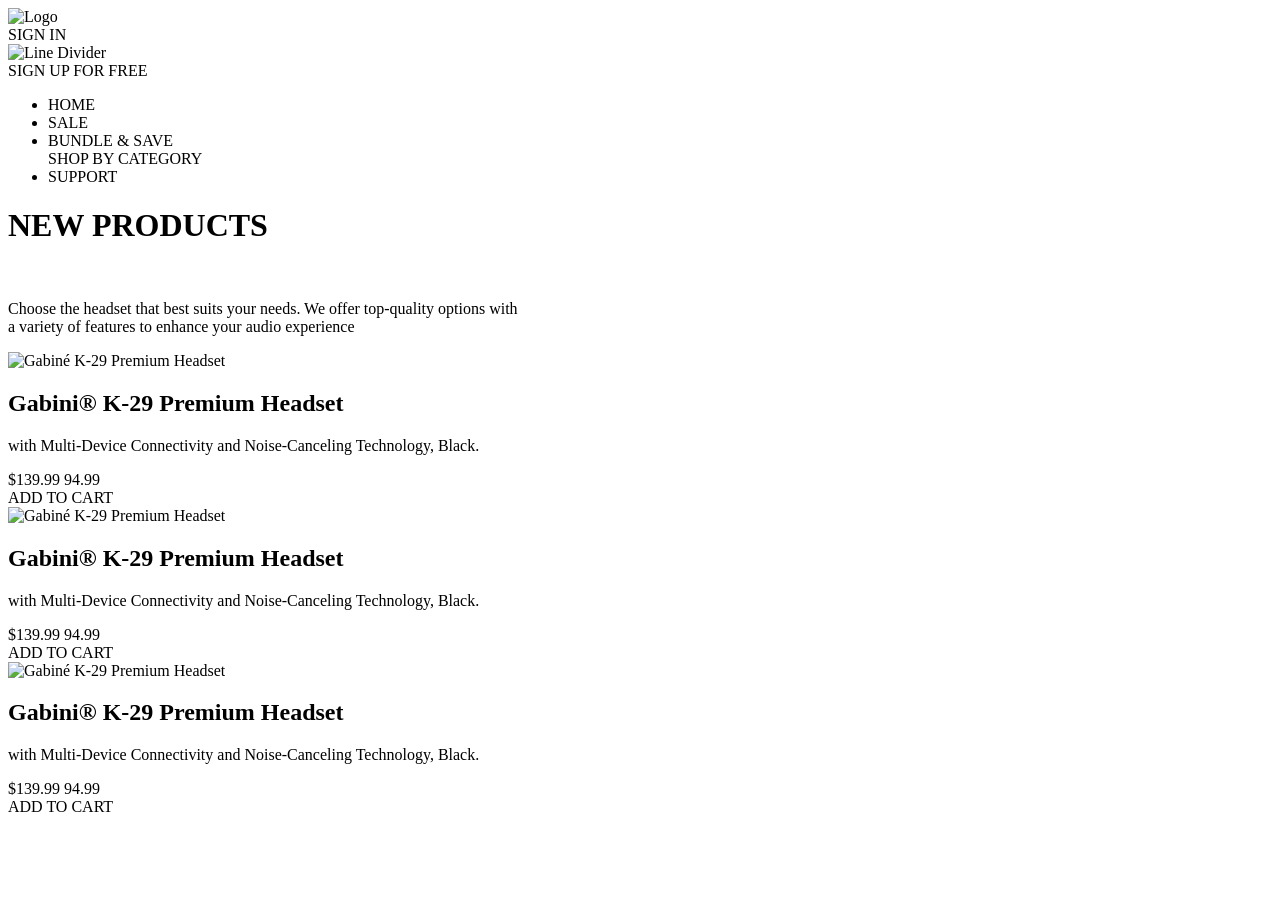
==== index.html @ bb6f24ea "Add files via upload" ====
<!DOCTYPE html>
<html lang="pt-BR">
  <head>
    <meta charset="utf-8" />
    <link rel="stylesheet" href="assets/css/globals.css" />
    <link rel="stylesheet" href="assets/css/styleguide.css" />
    <link rel="stylesheet" href="assets/css/styles.css" />
    <link rel="stylesheet" href="https://cdnjs.cloudflare.com/ajax/libs/font-awesome/5.15.4/css/all.min.css">
    <link rel="stylesheet" href="https://cdnjs.cloudflare.com/ajax/libs/bootstrap-icons/1.8.1/font/bootstrap-icons.min.css" />
    <style>
      .dropdown {
        position: relative;
        display: inline-block;
      }

      .dropdown-content {
        display: none;
        position: absolute;
        background-color: #f9f9f9;
        min-width: 160px;
        box-shadow: 0px 8px 16px 0px rgba(0,0,0,0.2);
        z-index: 1;
      }

      .dropdown-content a {
        color: black;
        padding: 12px 16px;
        text-decoration: none;
        display: block;
        font-family: "Inter", Helvetica;
      }

      .dropdown-content a:hover {
        background-color: #f1f1f1;
      }

      .dropdown:hover .dropdown-content {
        display: block;
      }

      .nested-dropdown {
        position: relative;
      }

      .nested-dropdown-content {
        display: none;
        position: absolute;
        left: 100%;
        top: 0;
        background-color: #f9f9f9;
        min-width: 160px;
        box-shadow: 0px 8px 16px 0px rgba(0,0,0,0.2);
        z-index: 1;
      }

      .nested-dropdown:hover .nested-dropdown-content {
        display: block;
      }
    </style>
  </head>
  <body>
    <div class="header-navigation">
      <div class="overlap-group">
        <img class="logo" src="assets/images/image 2.png" alt="Logo" />
        <div class="frame">
          <div class="sign-in">SIGN IN</div>
          <img class="line" src="assets/images/line-301-2.svg" alt="Line Divider" />
          <div class="sign-UP-FOR-FREE">SIGN UP FOR FREE</div>
        </div>
        <ul class="nav">
          <li href="#" class="item-nav">
            <div class="text-wrapper">HOME</div>
          </li>
          <li href="#" class="item-nav">
            <div class="HOME">SALE</div>
          </li>
          <li href="#" class="item-nav">
            <div class="HOME">BUNDLE & SAVE</div>
          </li>
          <li class="item-nav dropdown">
            <div class="HOME">SHOP BY CATEGORY <i class="bi bi-chevron-down"></i></div>
            <div class="dropdown-content">
              <div class="nested-dropdown">
                <a href="#">ITEM 01 <i class="bi bi-chevron-right"></i></a>
                <div class="nested-dropdown-content">
                  <a href="#">ITEM 05</a>
                  <a href="#">ITEM 06</a>
                </div>
              </div>
              <a href="#">ITEM 02</a>
              <a href="#">ITEM 03</a>
              <a href="#">ITEM 04</a>
            </div>
          </li>
          <li class="item-nav">
            <div class="HOME">SUPPORT</div>
          </li>
        </ul>
      </div>
    </div>

    <!-- NEW PRODUCTS -->
    <div class="container">
        <h1>NEW PRODUCTS</h1> <br>
        <p>Choose the headset that best suits your needs. We offer top-quality options with <br> a variety of features to enhance your audio experience</p>

        <div class="products">
            <div class="product">
                <img src="assets/images/fone.png" alt="Gabiné K-29 Premium Headset">
                <h2>Gabini® K-29 Premium Headset</h2>
                <p>with Multi-Device Connectivity and Noise-Canceling Technology, Black.</p>
                <div class="price-button-container">
                    <div class="price">
                        <span>$139.99</span> 94.99
                    </div>
                    <div class="add-to-cart">ADD TO CART</div>
                </div>
            </div>

            <div class="product">
                <img src="assets/images/fone.png" alt="Gabiné K-29 Premium Headset">
                <h2>Gabini® K-29 Premium Headset</h2>
                <p>with Multi-Device Connectivity and Noise-Canceling Technology, Black.</p>
                <div class="price-button-container">
                    <div class="price">
                        <span>$139.99</span> 94.99
                    </div>
                    <div class="add-to-cart">ADD TO CART</div>
                </div>
            </div>

            <div class="product">
                <img src="assets/images/fone.png" alt="Gabiné K-29 Premium Headset">
                <h2>Gabini® K-29 Premium Headset</h2>
                <p>with Multi-Device Connectivity and Noise-Canceling Technology, Black.</p>
                <div class="price-button-container">
                    <div class="price">
                        <span>$139.99</span> 94.99
                    </div>
                    <div class="add-to-cart">ADD TO CART</div>
                </div>
            </div>
        </div>
    </div> 
    <script src="assets/js/script.js"></script>
  </body>
</html>
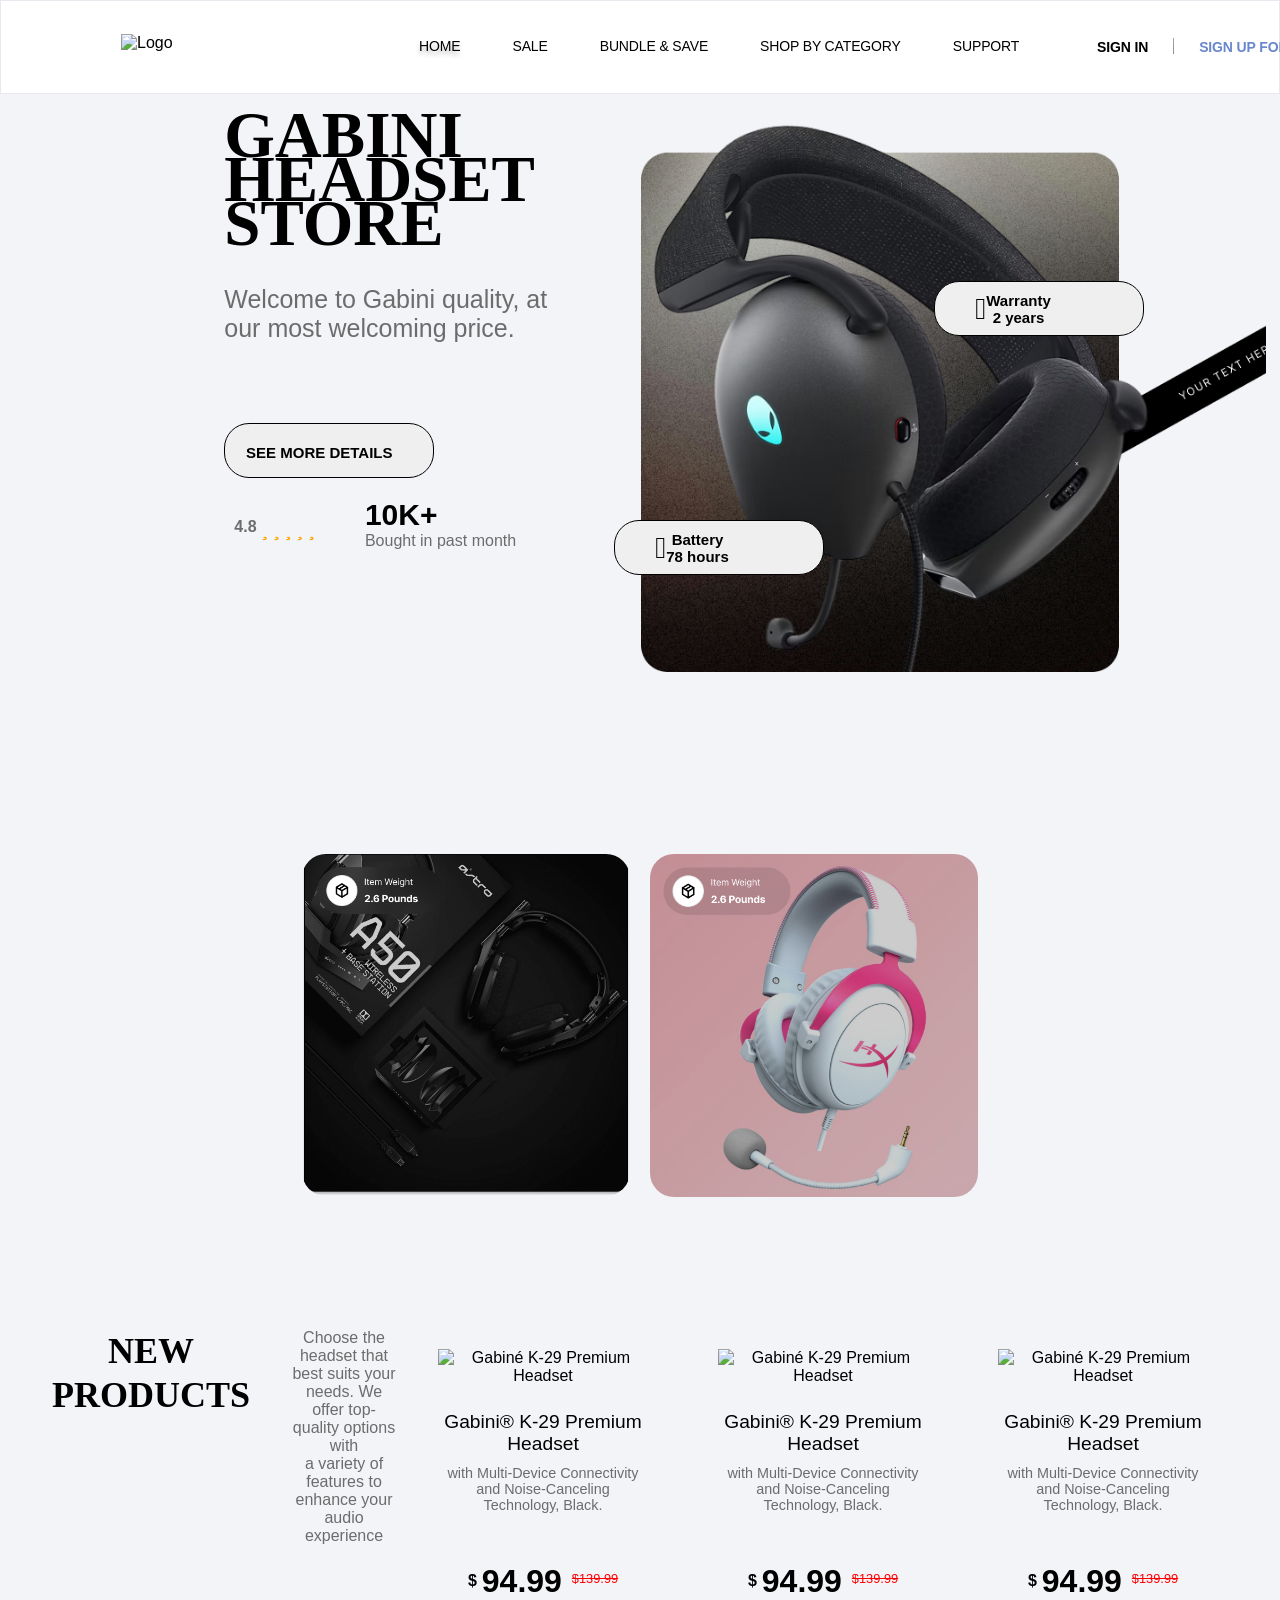
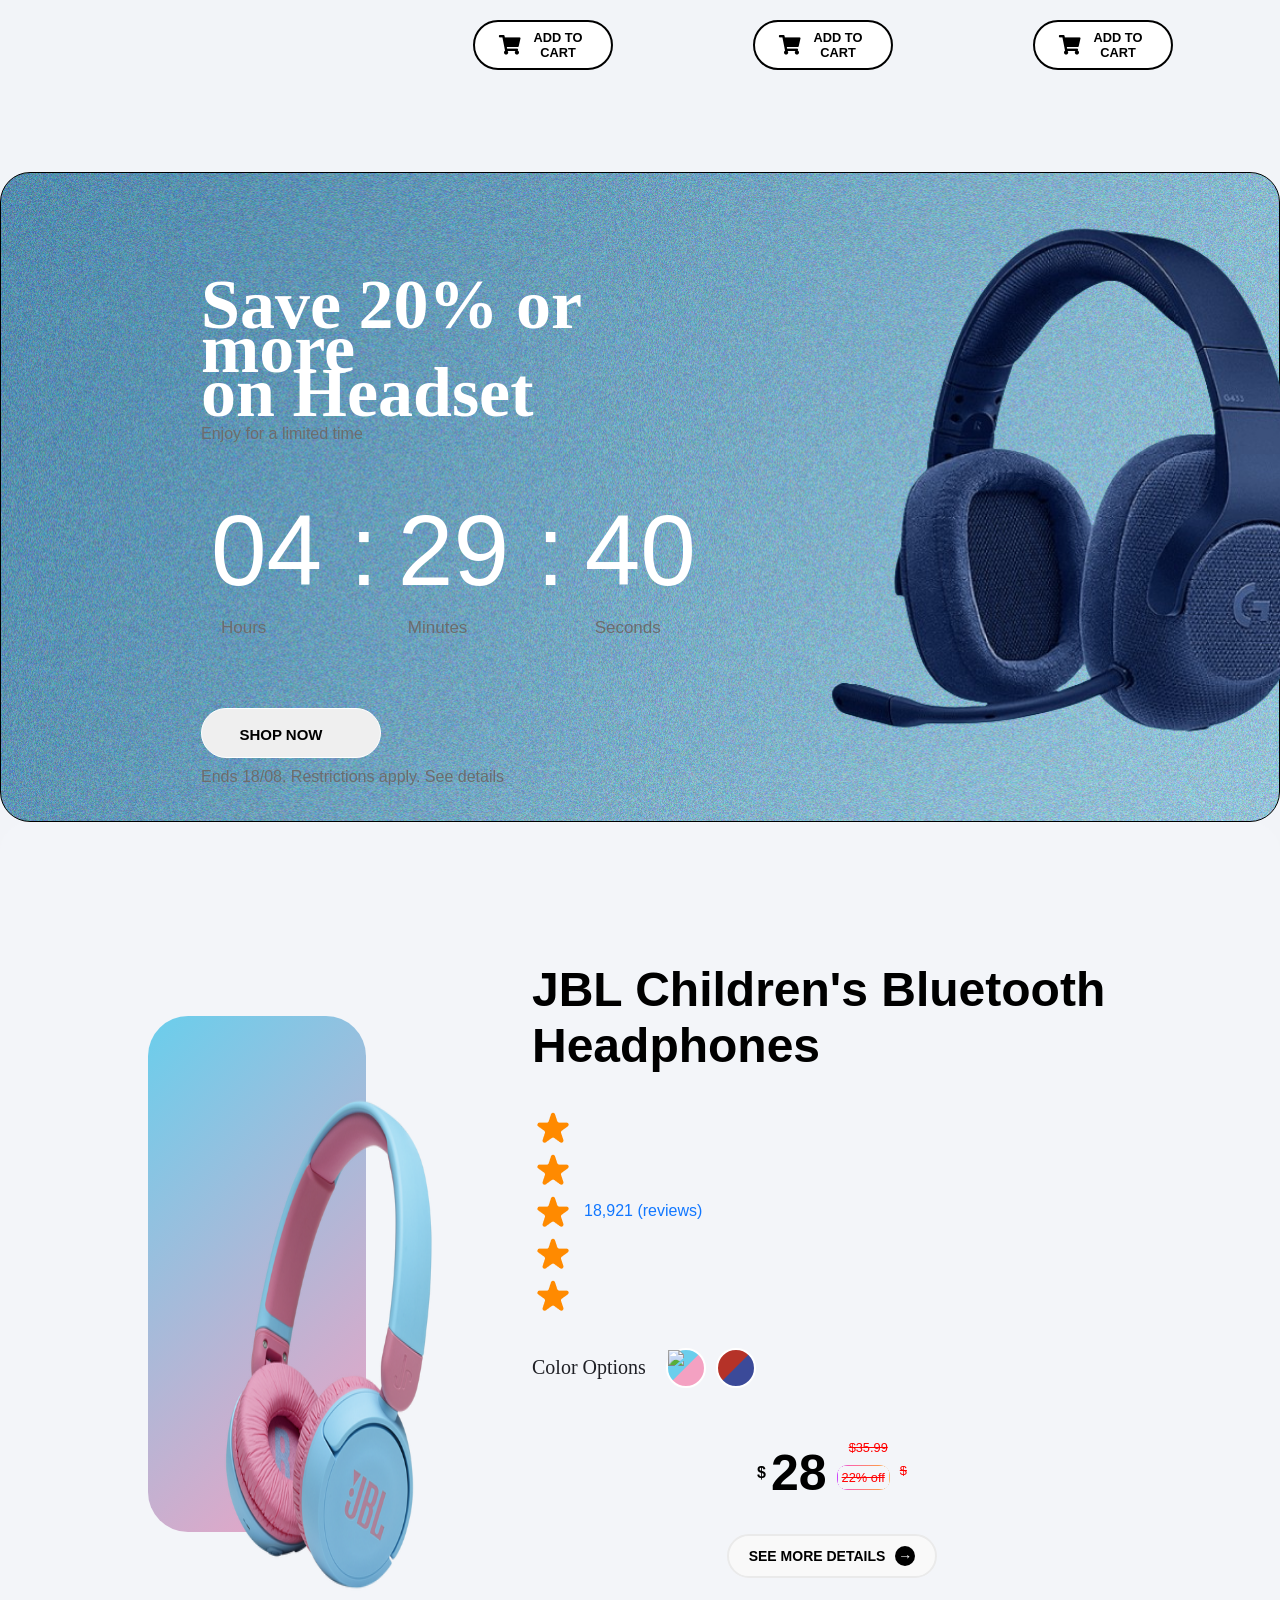
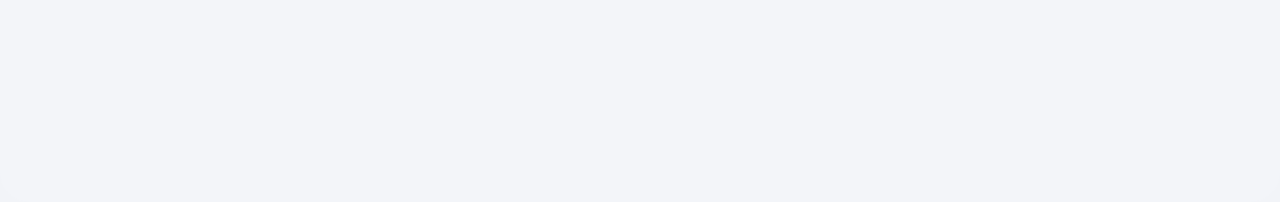
==== commit 46637e1a: "part 1 parte 1 da finalização" ====
--- a/index.html
+++ b/index.html
@@ -7,6 +7,9 @@
     <link rel="stylesheet" href="assets/css/styles.css" />
     <link rel="stylesheet" href="https://cdnjs.cloudflare.com/ajax/libs/font-awesome/5.15.4/css/all.min.css">
     <link rel="stylesheet" href="https://cdnjs.cloudflare.com/ajax/libs/bootstrap-icons/1.8.1/font/bootstrap-icons.min.css" />
+    <link rel="stylesheet" href="./assets/css/index.css">
+    <link rel="stylesheet" href="./assets/css/style.css">
+    
     <style>
       .dropdown {
         position: relative;
@@ -98,6 +101,47 @@
         </ul>
       </div>
     </div>
+    
+    <!--Anuncio Principal-->
+
+    <section class="secao_1">
+      <div class="secao_1-container">
+          <div class="secao_bloco">
+              <h1>GABINI<br>
+                  HEADSET<br>
+                  STORE
+              </h1>
+              <p class="secao_p">Welcome to Gabini quality, at<br> our most welcoming price.</p>
+              <button>SEE MORE DETAILS<i class="fa-solid fa-circle-chevron-right seta"></i></button>
+              <div class="feedback">
+                  <div class="avaliacao">
+                     <p>4.8</p> <i class="fa-solid fa-star estrela"></i><i class="fa-solid fa-star estrela"></i><i class="fa-solid fa-star estrela"></i><i class="fa-solid fa-star estrela"></i><i class="fa-solid fa-star estrela"></i>
+                  </div>
+                  <div class="aumento">
+                      <h2>10K+</h2>
+                      <p>Bought in past month</p>
+                  </div>
+              </div>
+          </div>
+
+          <div class="secao_bloco">
+              <div class="fone_container">
+              <img src="./assets/image/fone.png" alt="">
+              <button class="btn_nuvem"><i class="fa-solid fa-battery-full bateria"></i>Battery<br>78 hours</button>
+              <button class="btn_nuvem-2"><i class="fa-solid fa-medal medalha"></i>Warranty<br>2 years</button>
+              </div>
+          </div>
+      </div>
+  </section>
+
+  <div class="container">
+    <div class="card_img">
+        <img src="./assets/image/Card.png" alt="image" class="card__img">
+    </div>
+    <div class="card_img">
+        <img src="./assets/image/Card_2.png" alt="image" class="card__img">
+    </div>
+</div>
 
     <!-- NEW PRODUCTS -->
     <div class="container">
@@ -142,6 +186,99 @@
             </div>
         </div>
     </div> 
-    <script src="assets/js/script.js"></script>
+
+    <section class="secao_2">
+      <div class="secao_2-container">
+          <h1>Save 20% or more<br>on Headset</h1>
+          <p>Enjoy for a limited time</p>
+          <div class="clock">
+              <div class="clock_container">
+              <span id="hours">00</span> :
+              <p class="clock_p">Hours</p> 
+          </div>
+          <div class="clock_container">
+              <span id="minutes">00</span> :
+              <br>
+              <p class="clock_p">Minutes</p>
+          </div>
+          <div class="clock_container">  
+              <span id="seconds">00</span>
+              <p class="clock_p">Seconds</p>
+          </div>
+          </div>
+          <button>SHOP NOW<i class="fa-solid fa-circle-chevron-right seta"></i></button>
+          <p>Ends 18/08. Restrictions apply. See details</p>
+      </div>
+      <div class="secao_2-imagem">
+          <img src="./assets/image/fone_2.png" alt="">
+          
+      </div>
+  </section>
+
+  <!--anuncio jbl-->
+  <section class="productsHighlighted">
+    <div class="container">
+        <div class="caroselContainer">
+            <div class="carousel">
+                <div class="carousel-item">
+                    <div class="rect" style="background: linear-gradient(135deg, #6ACEEC, #F4A1C2);">
+                        <div class="noise"></div>
+                    </div>
+                    <img src="./assets/image/pinkHeadphone.png" alt="pink">
+                    
+                </div>
+                <div class="carousel-item">
+                    <div class="rect" style="background: linear-gradient(135deg, #B53228, #3B4A99);">
+                        <div class="noise"></div>
+                    </div>
+                    <img src="./assets/image/headphoneRed.png" alt="headphone">
+                    
+                </div>
+            </div>
+        </div>
+        <div class="productInformation">
+            <div class="title">
+                JBL Children's Bluetooth Headphones
+            </div>
+            <div class="review">
+                <div class="stars">
+                    <img src="./assets/image/star.png" alt="Star">
+                    <img src="./assets/image/star.png" alt="Star">
+                    <img src="./assets/image/star.png" alt="Star">
+                    <img src="./assets/image/star.png" alt="Star">
+                    <img src="./assets/image/star.png" alt="Star">
+                </div>
+                <div class="totalRating">
+                    18,921 (reviews)
+                </div>
+            </div>
+            <div class="colorOptions">
+                <div class="label">
+                    Color Options
+                </div>
+                <div class="colors">
+                    <div id="redBlue" class="color-circle redBlue">
+                    </div>
+                    <div id="bluePink" class="color-circle bluePink">
+                    </div>
+                </div>
+            </div>
+            <div class="price">
+                <span class="symbol">$</span>
+                <h2>28</h2>
+                <div class="priceInfo">
+                    <span class="old">$35.99</span>
+                    <span class="discount">22% off</span>
+                </div>
+            </div>
+            <button class="custom-button">
+                <span>SEE MORE DETAILS</span>
+                <div class="arrow-icon">→</div>
+            </button>
+
+        </div>
+    </div>
+</section>
+    <script src="assets/JS/script.js"></script>
   </body>
 </html>
--- a/assets/css/index.css
+++ b/assets/css/index.css
@@ -0,0 +1,35 @@
+* {
+    box-sizing: border-box;
+    padding: 0;
+    margin: 0;
+}
+
+img {
+    display: block;
+    max-width: 100%;
+    height: auto;
+    transition: transform 0.3s ease; /*  zoom  da img*/
+}
+
+/*=============== CARD ===============*/
+.container {
+    display: flex;
+    justify-content: center;
+    gap: 20px; /* Espaçamento entre os cards */
+    margin: 2rem;
+}
+
+.card_img {
+    position: relative;
+    overflow: hidden;
+    width: 328px; /* largura dos cards */
+}
+
+.card__img {
+    width: 100%;
+    border-radius: 1.5rem;
+}
+
+.card__img:hover {
+    transform: scale(1.1); /* Aumenta a imagem ao passar o mouse */
+}
--- a/assets/css/style.css
+++ b/assets/css/style.css
@@ -0,0 +1,1080 @@
+.productsHighlighted {
+  padding: 90px 0;
+  background-color: #f3f5f9;
+  border-radius: 30px;
+  justify-content: center;
+  align-items: center;
+  gap: 80px;
+  
+  & .container {
+      max-width: 80%;
+      margin: 0 auto;
+      display: flex;
+
+      & > *:first-child {
+          flex: 1.6;
+      }
+
+      & > *:last-child {
+          max-width: 600px;
+      }
+  }
+  
+
+
+  & .title {
+      font-size: 48px;
+      line-height: 56px;
+      text-align: left;
+      font-weight: 600;
+      line-break: anywhere;
+  }
+
+  & .review {
+      display: flex;
+      align-items: center;
+      margin: 32px 0;
+
+      & .totalRating {
+          margin-left: 10px;
+          color: #1177FF;
+      }
+  }
+
+  & .price {
+      margin: 56px 0 32px 0;
+      display: flex;
+
+      & .old {
+          text-decoration: line-through;
+      }
+
+      & .priceInfo {
+          margin-left: 10px;
+          font-weight: bold;
+          display: flex;
+          flex-direction: column;
+
+          & .discount {
+              margin: 10px 0;
+              background: radial-gradient(circle at 100% 100%, #f4f6f9 0, #f4f6f9 8px, transparent 8px) 0% 0%/9px 9px no-repeat,
+                  radial-gradient(circle at 0 100%, #f4f6f9 0, #f4f6f9 8px, transparent 8px) 100% 0%/9px 9px no-repeat,
+                  radial-gradient(circle at 100% 0, #f4f6f9 0, #f4f6f9 8px, transparent 8px) 0% 100%/9px 9px no-repeat,
+                  radial-gradient(circle at 0 0, #f4f6f9 0, #f4f6f9 8px, transparent 8px) 100% 100%/9px 9px no-repeat,
+                  linear-gradient(#f4f6f9, #f4f6f9) 50% 50%/calc(100% - 2px) calc(100% - 18px) no-repeat,
+                  linear-gradient(#f4f6f9, #f4f6f9) 50% 50%/calc(100% - 18px) calc(100% - 2px) no-repeat,
+                  linear-gradient(90deg, #cd43ff 0%, #fd65a6 26%, #fc9651 77%, #ffbd72 100%);
+              border-radius: 11px;
+              padding: 5px;
+              box-sizing: border-box;
+          }
+      }
+  }
+
+
+  .custom-button {
+    display: inline-flex;
+    align-items: center;
+    justify-content: center;
+    padding: 10px 20px;
+    border: 2px solid #eaeaea;
+    border-radius: 30px;
+    background-color: #f9f9f9;
+    font-family: Arial, sans-serif;
+    font-size: 14px;
+    font-weight: bold;
+    color: #000;
+    cursor: pointer;
+    transition: background-color 0.3s ease;
+  }
+  
+  .custom-button:hover {
+    background-color: #f1f1f1;
+  }
+  
+  .custom-button span {
+    margin-right: 10px;
+  }
+  
+  .custom-button .arrow-icon {
+    display: inline-block;
+    width: 20px;
+    height: 20px;
+    background-color: #000;
+    border-radius: 50%;
+    text-align: center;
+    line-height: 20px;
+    color: white;
+    font-size: 14px;
+    transition: background-color 0.3s ease;
+  }
+  
+  .custom-button:hover .arrow-icon {
+    background-color: #333;
+  }
+
+  
+
+  & .colorOptions {
+      display: flex;
+      align-items: center;
+      margin-bottom: 32px;
+
+      font-family: Inter;
+      font-size: 20px;
+      font-style: normal;
+      font-weight: 400;
+      color: #1F2026;
+
+      .colors {
+          margin-left: 20px;
+          display: flex;
+          align-items: center;
+          gap: 10px;
+      }
+
+      & .color-circle {
+          cursor: pointer;
+          border: 2px solid #FFFFFF;
+          width: 40px;
+          height: 40px;
+          border-radius: 50%;
+      }
+
+      & .redBlue {
+          background: linear-gradient(135deg, #6ACEEC 48.12%, #F4A1C2 49.37%);
+      }
+
+      & .bluePink {
+          background: linear-gradient(135deg, #B53228 48.12%, #3B4A99 49.37%);
+      }
+  }
+
+  & .imagem {
+      display: flex;
+      align-items: center;
+      justify-content: center;
+  }
+
+  & .caroselContainer {
+      overflow: hidden;
+      transition: transform 0.5s ease;
+  }
+
+  h2{
+    font-size: 50px;
+  }
+
+  & .carousel {
+      position: relative;
+      width: 100%;
+      max-height: 700px;
+      display: flex;
+      flex-direction: column;
+      align-items: center;
+      justify-content: center;
+      min-width: fit-content;
+
+
+      transform: translateY(50%);
+
+      & .carousel-item {
+          position: relative;
+
+          & .rect {
+              border-radius: 40px;
+              z-index: -2;
+              position: absolute;
+              top: 0;
+              left: 0;
+              width: 60%;
+              height: 80%;
+          }
+
+          & .noise {
+              border-radius: 40px;
+              background-image: url("/imgs/Texture.png");
+              background-size: 100%;
+              z-index: -1;
+              position: absolute;
+              top: 0;
+              left: 0;
+              width: 100%;
+              height: 100%;
+          }
+
+          & img {
+              height: 646px;
+          }
+      }
+  }
+
+
+}
+@import url('https://fonts.googleapis.com/css2?family=Montserrat:ital,wght@0,100..900;1,100..900&display=swap');
+
+body {
+  font-family: "Montserrat", sans-serif;
+  ;
+  padding: 0 6%;
+}
+
+
+
+
+/* SECAO 1*/
+
+.secao_1 {
+  height: 700px;
+}
+
+.secao_1-container {
+  display: flex;
+}
+
+.secao_bloco {
+  margin: 1px;
+  width: 50%;
+  height: 600px;
+}
+
+.secao_bloco h1 {
+  padding-top: 40px;
+  padding-left: 35%;
+  font-size: 65px;
+  font-weight: bold;
+  text-shadow: 1px 2px 1px 1px rgba(110, 110, 110, 0.603);
+}
+
+.secao_p {
+  padding-top: 40px;
+  padding-left: 35%;
+  font-size: 25px;
+  font-weight: 500;
+}
+
+.secao_bloco button {
+  margin-top: 40px;
+  margin-left: 35%;
+  width: 210px;
+  height: 55px;
+  border: 1px solid black;
+  border-radius: 25px;
+  font-size: 15px;
+  font-weight: bold;
+}
+
+
+.seta {
+  font-size: 22px;
+  margin-left: 20px;
+}
+
+
+.feedback {
+  display: flex;
+}
+
+
+.avaliacao {
+  margin-top: 40px;
+  margin-left: 35%;
+  display: flex;
+  font-size: 20px;
+  font-weight: bold;
+  padding-left: 10px;
+}
+
+.estrela {
+  color: orange;
+  font-size: 20px;
+  padding-left: 5px;
+}
+
+.aumento {
+  margin-top: 20px;
+  margin-left: 50px;
+}
+
+.aumento h2 {
+  font-size: 30px;
+  font-weight: bold;
+}
+
+
+
+.fone_container {
+  position: relative;
+  display: inline-block;
+}
+
+.fone_container img {
+  margin-top: 50px;
+  width: 98%;
+}
+
+.btn_nuvem {
+  position: absolute;
+  top: 68%;
+  left: -250px;
+  width: 150px;
+  height: 90px;
+  color: rgb(0, 0, 0);
+  border: none;
+  border-radius: 30px;
+  font-size: 15px;
+  display: flex;
+  padding: 10px;
+  padding-left: 40px
+}
+
+.bateria {
+  font-size: 30px;
+}
+
+.btn_nuvem-2 {
+  position: absolute;
+  top: 28%;
+  left: 70px;
+  width: 150px;
+  height: 90px;
+  display: flex;
+  padding: 10px;
+  padding-left: 40px
+}
+
+.medalha {
+  font-size: 30px;
+}
+
+
+
+/* SECAO 2 */
+
+.secao_2 {
+  height: 650px;
+  background: url(/assets/image/ImagemFundo.png);
+  border-radius: 30px;
+  border: 1px solid black;
+  display: flex;
+  background-size: cover;
+
+}
+
+
+.secao_2-container {
+  padding-top: 110px;
+  padding-left: 200px;
+  color: white;
+}
+
+.secao_2-container h1 {
+  font-size: 70px;
+  font-weight: bold;
+
+}
+
+.secao_2-container p {
+  margin-top: 10px;
+}
+
+.clock {
+  margin-top: 10px;
+  font-size: 100px;
+  display: flex;
+
+}
+
+.clock_container{
+  padding: 10px;
+}
+
+.clock_p{
+  font-size: 17px;
+  margin-left: 10px;
+}
+
+.secao_2-container button {
+  margin-top: 20px;
+  width: 180px;
+  height: 50px;
+  border: 1px solid rgb(255, 255, 255);
+  border-radius: 25px;
+  font-size: 15px;
+  font-weight: bold;
+}
+
+.secao_2-imagem img {
+  margin-top: 50px;
+  margin-left: 110px;
+  width: 90%;
+}
+html, body, div, span, applet, object, iframe,
+h1, h2, h3, h4, h5, h6, p, blockquote, pre,
+a, abbr, acronym, address, big, cite, code,
+del, dfn, em, img, ins, kbd, q, s, samp,
+small, strike, strong, sub, sup, tt, var,
+b, u, i, center,
+dl, dt, dd, ol, ul, li,
+fieldset, form, label, legend,
+table, caption, tbody, tfoot, thead, tr, th, td,
+article, aside, canvas, details, embed, 
+figure, figcaption, footer, header, hgroup, 
+menu, nav, output, ruby, section, summary,
+time, mark, audio, video {
+	margin: 0;
+	padding: 0;
+	border: 0;
+	font-size: 100%;
+	font: inherit;
+	vertical-align: baseline;
+}
+article, aside, details, figcaption, figure, 
+footer, header, hgroup, menu, nav, section {
+	display: block;
+}
+
+.productsHighlighted {
+    padding: 90px 0;
+    background-color: #f3f5f9;
+    border-radius: 30px;
+    justify-content: center;
+    align-items: center;
+    gap: 80px;
+    
+    & .container {
+        max-width: 80%;
+        margin: 0 auto;
+        display: flex;
+  
+        & > *:first-child {
+            flex: 1.6;
+        }
+  
+        & > *:last-child {
+            max-width: 600px;
+        }
+    }
+    
+  
+  
+    & .title {
+        font-size: 48px;
+        line-height: 56px;
+        text-align: left;
+        font-weight: 600;
+        line-break: anywhere;
+    }
+  
+    & .review {
+        display: flex;
+        align-items: center;
+        margin: 32px 0;
+  
+        & .totalRating {
+            margin-left: 10px;
+            color: #1177FF;
+        }
+    }
+  
+    & .price {
+        margin: 56px 0 32px 0;
+        display: flex;
+  
+        & .old {
+            text-decoration: line-through;
+        }
+  
+        & .priceInfo {
+            margin-left: 10px;
+            font-weight: bold;
+            display: flex;
+            flex-direction: column;
+  
+            & .discount {
+                margin: 10px 0;
+                background: radial-gradient(circle at 100% 100%, #f4f6f9 0, #f4f6f9 8px, transparent 8px) 0% 0%/9px 9px no-repeat,
+                    radial-gradient(circle at 0 100%, #f4f6f9 0, #f4f6f9 8px, transparent 8px) 100% 0%/9px 9px no-repeat,
+                    radial-gradient(circle at 100% 0, #f4f6f9 0, #f4f6f9 8px, transparent 8px) 0% 100%/9px 9px no-repeat,
+                    radial-gradient(circle at 0 0, #f4f6f9 0, #f4f6f9 8px, transparent 8px) 100% 100%/9px 9px no-repeat,
+                    linear-gradient(#f4f6f9, #f4f6f9) 50% 50%/calc(100% - 2px) calc(100% - 18px) no-repeat,
+                    linear-gradient(#f4f6f9, #f4f6f9) 50% 50%/calc(100% - 18px) calc(100% - 2px) no-repeat,
+                    linear-gradient(90deg, #cd43ff 0%, #fd65a6 26%, #fc9651 77%, #ffbd72 100%);
+                border-radius: 11px;
+                padding: 5px;
+                box-sizing: border-box;
+            }
+        }
+    }
+  
+  
+    .custom-button {
+      display: inline-flex;
+      align-items: center;
+      justify-content: center;
+      padding: 10px 20px;
+      border: 2px solid #eaeaea;
+      border-radius: 30px;
+      background-color: #f9f9f9;
+      font-family: Arial, sans-serif;
+      font-size: 14px;
+      font-weight: bold;
+      color: #000;
+      cursor: pointer;
+      transition: background-color 0.3s ease;
+    }
+    
+    .custom-button:hover {
+      background-color: #f1f1f1;
+    }
+    
+    .custom-button span {
+      margin-right: 10px;
+    }
+    
+    .custom-button .arrow-icon {
+      display: inline-block;
+      width: 20px;
+      height: 20px;
+      background-color: #000;
+      border-radius: 50%;
+      text-align: center;
+      line-height: 20px;
+      color: white;
+      font-size: 14px;
+      transition: background-color 0.3s ease;
+    }
+    
+    .custom-button:hover .arrow-icon {
+      background-color: #333;
+    }
+  
+    
+  
+    & .colorOptions {
+        display: flex;
+        align-items: center;
+        margin-bottom: 32px;
+  
+        font-family: Inter;
+        font-size: 20px;
+        font-style: normal;
+        font-weight: 400;
+        color: #1F2026;
+  
+        .colors {
+            margin-left: 20px;
+            display: flex;
+            align-items: center;
+            gap: 10px;
+        }
+  
+        & .color-circle {
+            cursor: pointer;
+            border: 2px solid #FFFFFF;
+            width: 40px;
+            height: 40px;
+            border-radius: 50%;
+        }
+  
+        & .redBlue {
+            background: linear-gradient(135deg, #6ACEEC 48.12%, #F4A1C2 49.37%);
+        }
+  
+        & .bluePink {
+            background: linear-gradient(135deg, #B53228 48.12%, #3B4A99 49.37%);
+        }
+    }
+  
+    & .imagem {
+        display: flex;
+        align-items: center;
+        justify-content: center;
+    }
+  
+    & .caroselContainer {
+        overflow: hidden;
+        transition: transform 0.5s ease;
+    }
+  
+    h2{
+      font-size: 50px;
+    }
+  
+    & .carousel {
+        position: relative;
+        width: 100%;
+        max-height: 700px;
+        display: flex;
+        flex-direction: column;
+        align-items: center;
+        justify-content: center;
+        min-width: fit-content;
+  
+  
+        transform: translateY(50%);
+  
+        & .carousel-item {
+            position: relative;
+  
+            & .rect {
+                border-radius: 40px;
+                z-index: -2;
+                position: absolute;
+                top: 0;
+                left: 0;
+                width: 60%;
+                height: 80%;
+            }
+  
+            & .noise {
+                border-radius: 40px;
+                background-image: url("/imgs/Texture.png");
+                background-size: 100%;
+                z-index: -1;
+                position: absolute;
+                top: 0;
+                left: 0;
+                width: 100%;
+                height: 100%;
+            }
+  
+            & img {
+                height: 646px;
+            }
+        }
+    }
+  
+  
+  }
+  @import url("https://cdnjs.cloudflare.com/ajax/libs/meyer-reset/2.0/reset.min.css");
+@import url("https://fonts.googleapis.com/css?family=Inter:400,600");
+* {
+  -webkit-font-smoothing: antialiased;
+  box-sizing: border-box;
+}
+html,
+body {
+  margin: 0px;
+  height: 100%;
+}
+
+button:focus-visible {
+  outline: 2px solid #4a90e2 !important;
+  outline: -webkit-focus-ring-color auto 5px !important;
+}
+a {
+  text-decoration: none;
+}
+:root {
+  --blackblack-50: rgba(230, 230, 230, 1);
+  --blackblack-100: rgba(176, 176, 176, 1);
+  --blackblack-200: rgba(138, 138, 138, 1);
+  --blackblack-300: rgba(84, 84, 84, 1);
+  --blackblack-400: rgba(51, 51, 51, 1);
+  --blackblack-500: rgba(0, 0, 0, 1);
+  --blackblack-600: rgba(0, 0, 0, 1);
+  --blackblack-700: rgba(0, 0, 0, 1);
+  --blackblack-800: rgba(0, 0, 0, 1);
+  --blackblack-900: rgba(0, 0, 0, 1);
+  --whitewhite-50: rgba(255, 255, 255, 1);
+  --whitewhite-100: rgba(255, 255, 255, 1);
+  --whitewhite-200: rgba(255, 255, 255, 1);
+  --whitewhite-300: rgba(255, 255, 255, 1);
+  --whitewhite-400: rgba(255, 255, 255, 1);
+  --whitewhite-500: rgba(255, 255, 255, 1);
+  --whitewhite-600: rgba(232, 232, 232, 1);
+  --whitewhite-700: rgba(181, 181, 181, 1);
+  --whitewhite-800: rgba(140, 140, 140, 1);
+  --whitewhite-900: rgba(107, 107, 107, 1);
+  --blueblue-50: rgba(240, 243, 250, 1);
+  --blueblue-100: rgba(209, 218, 240, 1);
+  --blueblue-200: rgba(186, 200, 232, 1);
+  --blueblue-300: rgba(155, 175, 222, 1);
+  --blueblue-400: rgba(135, 159, 215, 1);
+  --blueblue-500: rgba(105, 135, 205, 1);
+  --blueblue-600: rgba(96, 123, 187, 1);
+  --blueblue-700: rgba(75, 96, 146, 1);
+  --blueblue-800: rgba(58, 74, 113, 1);
+  --blueblue-900: rgba(44, 57, 86, 1);
+  --alert-colorsred: rgba(225, 34, 55, 1);
+  --alert-colorsgreen: rgba(36, 161, 72, 1);
+  --alert-colorsorange: rgba(255, 131, 43, 1);
+  --alert-colorsyellow: rgba(253, 220, 105, 1);
+  --h-1-font-family: "Inter", Helvetica;
+  --h-1-font-weight: 700;
+  --h-1-font-size: 100px;
+  --h-1-letter-spacing: -4px;
+  --h-1-line-height: 90px;
+  --h-1-font-style: normal;
+  --h-2-font-family: "Inter", Helvetica;
+  --h-2-font-weight: 700;
+  --h-2-font-size: 90px;
+  --h-2-letter-spacing: 0px;
+  --h-2-line-height: 80px;
+  --h-2-font-style: normal;
+  --h-3-font-family: "Inter", Helvetica;
+  --h-3-font-weight: 600;
+  --h-3-font-size: 80px;
+  --h-3-letter-spacing: -3.2px;
+  --h-3-line-height: 80px;
+  --h-3-font-style: normal;
+  --h-4-font-family: "Inter", Helvetica;
+  --h-4-font-weight: 600;
+  --h-4-font-size: 60px;
+  --h-4-letter-spacing: -2.4px;
+  --h-4-line-height: 68px;
+  --h-4-font-style: normal;
+  --h-5-font-family: "Inter", Helvetica;
+  --h-5-font-weight: 600;
+  --h-5-font-size: 48px;
+  --h-5-letter-spacing: -0.96px;
+  --h-5-line-height: 56px;
+  --h-5-font-style: normal;
+  --h-6-font-family: "Inter", Helvetica;
+  --h-6-font-weight: 700;
+  --h-6-font-size: 40px;
+  --h-6-letter-spacing: -1.6px;
+  --h-6-line-height: normal;
+  --h-6-font-style: normal;
+  --subtitle-1-font-family: "Inter", Helvetica;
+  --subtitle-1-font-weight: 600;
+  --subtitle-1-font-size: 36px;
+  --subtitle-1-letter-spacing: -1.44px;
+  --subtitle-1-line-height: 44px;
+  --subtitle-1-font-style: normal;
+  --subtitle-2-font-family: "Inter", Helvetica;
+  --subtitle-2-font-weight: 600;
+  --subtitle-2-font-size: 30px;
+  --subtitle-2-letter-spacing: -0.3px;
+  --subtitle-2-line-height: 38px;
+  --subtitle-2-font-style: normal;
+  --subtitle-3-font-family: "Inter", Helvetica;
+  --subtitle-3-font-weight: 600;
+  --subtitle-3-font-size: 24px;
+  --subtitle-3-letter-spacing: -0.48px;
+  --subtitle-3-line-height: 30px;
+  --subtitle-3-font-style: normal;
+  --body-1-font-family: "Inter", Helvetica;
+  --body-1-font-weight: 400;
+  --body-1-font-size: 20px;
+  --body-1-letter-spacing: -0.2px;
+  --body-1-line-height: 28px;
+  --body-1-font-style: normal;
+  --body-2-font-family: "Inter", Helvetica;
+  --body-2-font-weight: 400;
+  --body-2-font-size: 18px;
+  --body-2-letter-spacing: -0.18px;
+  --body-2-line-height: 28px;
+  --body-2-font-style: normal;
+  --body-3-font-family: "Inter", Helvetica;
+  --body-3-font-weight: 400;
+  --body-3-font-size: 16px;
+  --body-3-letter-spacing: -0.16px;
+  --body-3-line-height: 24px;
+  --body-3-font-style: normal;
+  --button-1-font-family: "Inter", Helvetica;
+  --button-1-font-weight: 600;
+  --button-1-font-size: 14px;
+  --button-1-letter-spacing: -0.14px;
+  --button-1-line-height: 24px;
+  --button-1-font-style: normal;
+  --button-2-font-family: "Inter", Helvetica;
+  --button-2-font-weight: 600;
+  --button-2-font-size: 12px;
+  --button-2-letter-spacing: -0.12px;
+  --button-2-line-height: 24px;
+  --button-2-font-style: normal;
+  --caption-font-family: "Gilroy-Medium", Helvetica;
+  --caption-font-weight: 400;
+  --caption-font-size: 14px;
+  --caption-letter-spacing: 0px;
+  --caption-line-height: 150%;
+  --caption-font-style: normal;
+  --shadow: 0px 24px 44px 0px rgba(226, 216, 239, 1);
+}
+.header-navigation {
+  width: 100%;
+  height: 8vh;
+}
+
+.header-navigation .overlap-group {
+  position: relative;
+  height: 94px;
+  background-color: #ffffff;
+  border: 1px solid;
+  border-color: #d9d9e399;
+}
+
+.header-navigation .logo {
+  position: absolute;
+  width: 135px;
+  height: 26px;
+  top: 33px;
+  left: 120px;
+}
+
+.header-navigation .frame {
+  justify-content: center;
+  gap: 25px;
+  position: absolute;
+  top: 35px;
+  left: 1096px;
+  display: inline-flex;
+  align-items: center;
+}
+
+.header-navigation .sign-in {
+  position: relative;
+  width: fit-content;
+  margin-top: -1px;
+  font-family: "Inter", Helvetica;
+  font-weight: 600;
+  color: var(--blackblack-500);
+  font-size: 14px;
+  text-align: center;
+  letter-spacing: -0.14px;
+  line-height: 24px;
+  white-space: nowrap;
+}
+
+.header-navigation .line {
+  position: relative;
+  width: 1px;
+  height: 20px;
+  object-fit: cover;
+}
+
+.header-navigation .sign-UP-FOR-FREE {
+  position: relative;
+  width: fit-content;
+  margin-top: -1px;
+  font-family: "Inter", Helvetica;
+  font-weight: 600;
+  color: var(--blueblue-500);
+  font-size: 14px;
+  text-align: center;
+  letter-spacing: -0.14px;
+  line-height: 24px;
+  white-space: nowrap;
+}
+
+.header-navigation .nav {
+  list-style: none;
+  margin: 0;
+  padding: 0;
+  display: inline-flex;
+  align-items: center;
+  justify-content: center;
+  gap: 32px;
+  padding: 0px 8px;
+  position: absolute;
+  top: 34px;
+  left: 410px;
+}
+
+.header-navigation .nav li {
+  margin-right: 20px;
+}
+
+.header-navigation .nav li:hover .HOME,
+.header-navigation .nav li:hover .text-wrapper {
+  color: var(--blueblue-500); 
+  cursor: pointer;
+}
+
+.header-navigation .text-wrapper {
+  position: relative;
+  width: fit-content;
+  margin-top: -1px;
+  text-shadow: 0px 4px 4px #00000040;
+  font-family: "Inter", Helvetica;
+  font-weight: 400;
+  color: var(--blackblack-500);
+  font-size: 14px;
+  text-align: center;
+  letter-spacing: -0.14px;
+  line-height: 24px;
+  white-space: nowrap;
+  transition: color 0.2s ease-in-out;
+}
+
+.header-navigation .HOME {
+  position: relative;
+  width: fit-content;
+  margin-top: -1px;
+  font-family: "Inter", Helvetica;
+  font-weight: 400;
+  color: var(--blackblack-500);
+  font-size: 14px;
+  text-align: center;
+  letter-spacing: -0.14px;
+  line-height: 24px;
+  white-space: nowrap;
+}
+
+.header-navigation .icons {
+  max-width: 100%;
+  height: auto;
+}
+
+@media (max-width: 1200px) {
+  .header-navigation {
+    width: 100%;
+    height: 80px;
+  }
+  .header-navigation .nav {
+    gap: 16px;
+  }
+  .header-navigation .nav li {
+    flex: 0 0 40%;
+  }
+}
+
+@media (max-width: 768px) {
+  .header-navigation {
+    height: 60px;
+  }
+  .header-navigation .nav {
+    flex-direction: column;
+  }
+  .header-navigation .nav li {
+    flex: 0 0 100%;
+  }
+}
+
+@media (max-width: 480px) {
+  .header-navigation {
+    height: 40px;
+  }
+  .header-navigation .nav {
+    font-size: 12px;
+  }
+  .header-navigation .nav li {
+    padding: 8px;
+  }
+}
+
+body {
+  font-family: 'Inter', sans-serif;
+  margin: 0;
+  padding: 0;
+  background-color: #f2f4f8;
+  color: #000;
+}
+
+.container {
+  text-align: center;
+  padding: 50px 20px;
+}
+
+/* <div class="NewProducts" style="color: black; font-size: ; font-family: Inter; font-weight: 600; line-height: 44px; word-wrap: break-word">NEW PRODUCTS</div>  */
+
+h1 {
+  font-size: 36px;
+  font-family: Inter;
+  font-weight: 600;
+  line-height: 44px;
+  word-wrap: break-word;
+}
+
+p {
+  font-size: 1rem;
+  color: #6c6c6c;
+  margin-bottom: 40px;
+}
+
+.products {
+  display: flex;
+  justify-content: center;
+  gap: 30px;
+}
+
+.product {
+  background-color: #f2f4f8;
+  padding: 20px;
+  width: 250px;
+  text-align: center;
+}
+
+.product img {
+  width: 100%;
+  border-bottom: 1px solid #f2f4f8; 
+  padding-bottom: 15px; 
+}
+
+.product h2 {
+  font-size: 1.2rem;
+  margin: 10px 0;
+}
+
+.product p {
+  color: #6c6c6c;
+  font-size: 0.9rem;
+}
+
+.price-button-container {
+  display: flex;
+  flex-direction: column;
+  align-items: center;
+}
+
+.price {
+  font-size: 2rem; 
+  font-weight: bold;
+  margin: 10px 0;
+  color: #000;
+  display: flex;
+  align-items: center;
+  justify-content: center;
+}
+
+.price span {
+  color: #ff0000; 
+  text-decoration: line-through;
+  font-size: 0.8rem; 
+  font-weight: normal;
+  margin-left: 10px;
+  margin-top: -5px; 
+  order: 2; 
+}
+
+.price::before {
+  content: '$'; 
+  font-size: 1rem; 
+  margin-right: 5px;
+}
+
+.add-to-cart {
+  display: inline-block;
+  margin-top: 10px;
+  padding: 8px 16px; 
+  background-color: #fff;
+  color: #000;
+  border: 2px solid #000;
+  border-radius: 30px; 
+  cursor: pointer;
+  text-transform: uppercase;
+  font-weight: bold;
+  font-size: 0.8rem; 
+  width: 140px; 
+  text-align: center;
+  display: flex;
+  justify-content: center;
+  align-items: center;
+  margin-left: auto;
+  margin-right: auto; 
+}
+
+.add-to-cart:hover {
+  background-color: #000;
+  color: #fff;
+}
+
+.add-to-cart::before {
+  content: '\f07a'; 
+  font-family: "Font Awesome 5 Free"; 
+  font-weight: 900;
+  margin-left: 8px; 
+  font-size: 1.2rem;
+}
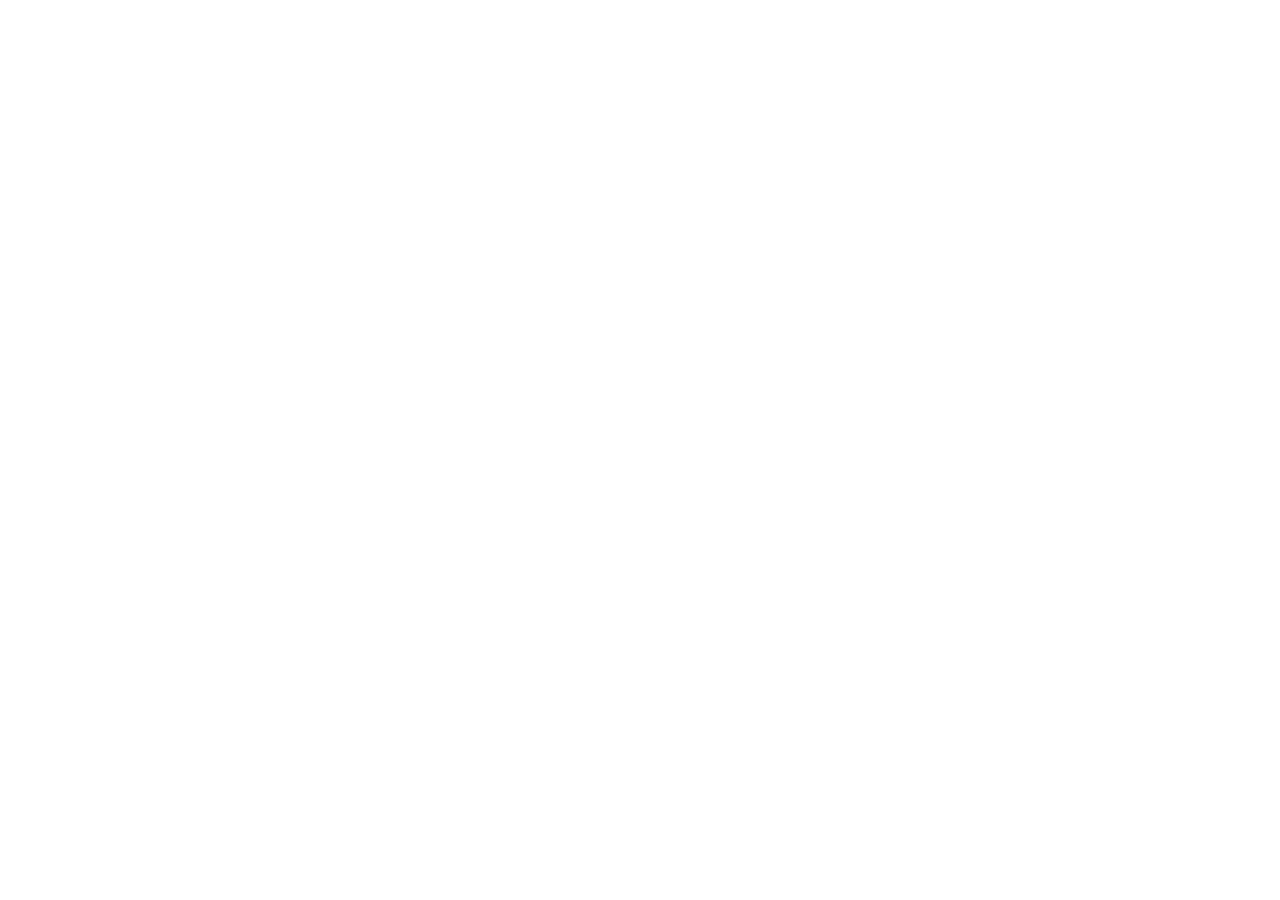
==== commit a0512abd: "Upgrade vue" ====
--- a/index.html
+++ b/index.html
@@ -1,284 +1,13 @@
 <!DOCTYPE html>
-<html lang="pt-BR">
+<html lang="en">
   <head>
-    <meta charset="utf-8" />
-    <link rel="stylesheet" href="assets/css/globals.css" />
-    <link rel="stylesheet" href="assets/css/styleguide.css" />
-    <link rel="stylesheet" href="assets/css/styles.css" />
-    <link rel="stylesheet" href="https://cdnjs.cloudflare.com/ajax/libs/font-awesome/5.15.4/css/all.min.css">
-    <link rel="stylesheet" href="https://cdnjs.cloudflare.com/ajax/libs/bootstrap-icons/1.8.1/font/bootstrap-icons.min.css" />
-    <link rel="stylesheet" href="./assets/css/index.css">
-    <link rel="stylesheet" href="./assets/css/style.css">
-    
-    <style>
-      .dropdown {
-        position: relative;
-        display: inline-block;
-      }
-
-      .dropdown-content {
-        display: none;
-        position: absolute;
-        background-color: #f9f9f9;
-        min-width: 160px;
-        box-shadow: 0px 8px 16px 0px rgba(0,0,0,0.2);
-        z-index: 1;
-      }
-
-      .dropdown-content a {
-        color: black;
-        padding: 12px 16px;
-        text-decoration: none;
-        display: block;
-        font-family: "Inter", Helvetica;
-      }
-
-      .dropdown-content a:hover {
-        background-color: #f1f1f1;
-      }
-
-      .dropdown:hover .dropdown-content {
-        display: block;
-      }
-
-      .nested-dropdown {
-        position: relative;
-      }
-
-      .nested-dropdown-content {
-        display: none;
-        position: absolute;
-        left: 100%;
-        top: 0;
-        background-color: #f9f9f9;
-        min-width: 160px;
-        box-shadow: 0px 8px 16px 0px rgba(0,0,0,0.2);
-        z-index: 1;
-      }
-
-      .nested-dropdown:hover .nested-dropdown-content {
-        display: block;
-      }
-    </style>
+    <meta charset="UTF-8">
+    <link rel="icon" href="/favicon.ico">
+    <meta name="viewport" content="width=device-width, initial-scale=1.0">
+    <title>Vite App</title>
   </head>
   <body>
-    <div class="header-navigation">
-      <div class="overlap-group">
-        <img class="logo" src="assets/images/image 2.png" alt="Logo" />
-        <div class="frame">
-          <div class="sign-in">SIGN IN</div>
-          <img class="line" src="assets/images/line-301-2.svg" alt="Line Divider" />
-          <div class="sign-UP-FOR-FREE">SIGN UP FOR FREE</div>
-        </div>
-        <ul class="nav">
-          <li href="#" class="item-nav">
-            <div class="text-wrapper">HOME</div>
-          </li>
-          <li href="#" class="item-nav">
-            <div class="HOME">SALE</div>
-          </li>
-          <li href="#" class="item-nav">
-            <div class="HOME">BUNDLE & SAVE</div>
-          </li>
-          <li class="item-nav dropdown">
-            <div class="HOME">SHOP BY CATEGORY <i class="bi bi-chevron-down"></i></div>
-            <div class="dropdown-content">
-              <div class="nested-dropdown">
-                <a href="#">ITEM 01 <i class="bi bi-chevron-right"></i></a>
-                <div class="nested-dropdown-content">
-                  <a href="#">ITEM 05</a>
-                  <a href="#">ITEM 06</a>
-                </div>
-              </div>
-              <a href="#">ITEM 02</a>
-              <a href="#">ITEM 03</a>
-              <a href="#">ITEM 04</a>
-            </div>
-          </li>
-          <li class="item-nav">
-            <div class="HOME">SUPPORT</div>
-          </li>
-        </ul>
-      </div>
-    </div>
-    
-    <!--Anuncio Principal-->
-
-    <section class="secao_1">
-      <div class="secao_1-container">
-          <div class="secao_bloco">
-              <h1>GABINI<br>
-                  HEADSET<br>
-                  STORE
-              </h1>
-              <p class="secao_p">Welcome to Gabini quality, at<br> our most welcoming price.</p>
-              <button>SEE MORE DETAILS<i class="fa-solid fa-circle-chevron-right seta"></i></button>
-              <div class="feedback">
-                  <div class="avaliacao">
-                     <p>4.8</p> <i class="fa-solid fa-star estrela"></i><i class="fa-solid fa-star estrela"></i><i class="fa-solid fa-star estrela"></i><i class="fa-solid fa-star estrela"></i><i class="fa-solid fa-star estrela"></i>
-                  </div>
-                  <div class="aumento">
-                      <h2>10K+</h2>
-                      <p>Bought in past month</p>
-                  </div>
-              </div>
-          </div>
-
-          <div class="secao_bloco">
-              <div class="fone_container">
-              <img src="./assets/image/fone.png" alt="">
-              <button class="btn_nuvem"><i class="fa-solid fa-battery-full bateria"></i>Battery<br>78 hours</button>
-              <button class="btn_nuvem-2"><i class="fa-solid fa-medal medalha"></i>Warranty<br>2 years</button>
-              </div>
-          </div>
-      </div>
-  </section>
-
-  <div class="container">
-    <div class="card_img">
-        <img src="./assets/image/Card.png" alt="image" class="card__img">
-    </div>
-    <div class="card_img">
-        <img src="./assets/image/Card_2.png" alt="image" class="card__img">
-    </div>
-</div>
-
-    <!-- NEW PRODUCTS -->
-    <div class="container">
-        <h1>NEW PRODUCTS</h1> <br>
-        <p>Choose the headset that best suits your needs. We offer top-quality options with <br> a variety of features to enhance your audio experience</p>
-
-        <div class="products">
-            <div class="product">
-                <img src="assets/images/fone.png" alt="Gabiné K-29 Premium Headset">
-                <h2>Gabini® K-29 Premium Headset</h2>
-                <p>with Multi-Device Connectivity and Noise-Canceling Technology, Black.</p>
-                <div class="price-button-container">
-                    <div class="price">
-                        <span>$139.99</span> 94.99
-                    </div>
-                    <div class="add-to-cart">ADD TO CART</div>
-                </div>
-            </div>
-
-            <div class="product">
-                <img src="assets/images/fone.png" alt="Gabiné K-29 Premium Headset">
-                <h2>Gabini® K-29 Premium Headset</h2>
-                <p>with Multi-Device Connectivity and Noise-Canceling Technology, Black.</p>
-                <div class="price-button-container">
-                    <div class="price">
-                        <span>$139.99</span> 94.99
-                    </div>
-                    <div class="add-to-cart">ADD TO CART</div>
-                </div>
-            </div>
-
-            <div class="product">
-                <img src="assets/images/fone.png" alt="Gabiné K-29 Premium Headset">
-                <h2>Gabini® K-29 Premium Headset</h2>
-                <p>with Multi-Device Connectivity and Noise-Canceling Technology, Black.</p>
-                <div class="price-button-container">
-                    <div class="price">
-                        <span>$139.99</span> 94.99
-                    </div>
-                    <div class="add-to-cart">ADD TO CART</div>
-                </div>
-            </div>
-        </div>
-    </div> 
-
-    <section class="secao_2">
-      <div class="secao_2-container">
-          <h1>Save 20% or more<br>on Headset</h1>
-          <p>Enjoy for a limited time</p>
-          <div class="clock">
-              <div class="clock_container">
-              <span id="hours">00</span> :
-              <p class="clock_p">Hours</p> 
-          </div>
-          <div class="clock_container">
-              <span id="minutes">00</span> :
-              <br>
-              <p class="clock_p">Minutes</p>
-          </div>
-          <div class="clock_container">  
-              <span id="seconds">00</span>
-              <p class="clock_p">Seconds</p>
-          </div>
-          </div>
-          <button>SHOP NOW<i class="fa-solid fa-circle-chevron-right seta"></i></button>
-          <p>Ends 18/08. Restrictions apply. See details</p>
-      </div>
-      <div class="secao_2-imagem">
-          <img src="./assets/image/fone_2.png" alt="">
-          
-      </div>
-  </section>
-
-  <!--anuncio jbl-->
-  <section class="productsHighlighted">
-    <div class="container">
-        <div class="caroselContainer">
-            <div class="carousel">
-                <div class="carousel-item">
-                    <div class="rect" style="background: linear-gradient(135deg, #6ACEEC, #F4A1C2);">
-                        <div class="noise"></div>
-                    </div>
-                    <img src="./assets/image/pinkHeadphone.png" alt="pink">
-                    
-                </div>
-                <div class="carousel-item">
-                    <div class="rect" style="background: linear-gradient(135deg, #B53228, #3B4A99);">
-                        <div class="noise"></div>
-                    </div>
-                    <img src="./assets/image/headphoneRed.png" alt="headphone">
-                    
-                </div>
-            </div>
-        </div>
-        <div class="productInformation">
-            <div class="title">
-                JBL Children's Bluetooth Headphones
-            </div>
-            <div class="review">
-                <div class="stars">
-                    <img src="./assets/image/star.png" alt="Star">
-                    <img src="./assets/image/star.png" alt="Star">
-                    <img src="./assets/image/star.png" alt="Star">
-                    <img src="./assets/image/star.png" alt="Star">
-                    <img src="./assets/image/star.png" alt="Star">
-                </div>
-                <div class="totalRating">
-                    18,921 (reviews)
-                </div>
-            </div>
-            <div class="colorOptions">
-                <div class="label">
-                    Color Options
-                </div>
-                <div class="colors">
-                    <div id="redBlue" class="color-circle redBlue">
-                    </div>
-                    <div id="bluePink" class="color-circle bluePink">
-                    </div>
-                </div>
-            </div>
-            <div class="price">
-                <span class="symbol">$</span>
-                <h2>28</h2>
-                <div class="priceInfo">
-                    <span class="old">$35.99</span>
-                    <span class="discount">22% off</span>
-                </div>
-            </div>
-            <button class="custom-button">
-                <span>SEE MORE DETAILS</span>
-                <div class="arrow-icon">→</div>
-            </button>
-
-        </div>
-    </div>
-</section>
-    <script src="assets/JS/script.js"></script>
+    <div id="app"></div>
+    <script type="module" src="/src/main.js"></script>
   </body>
 </html>
